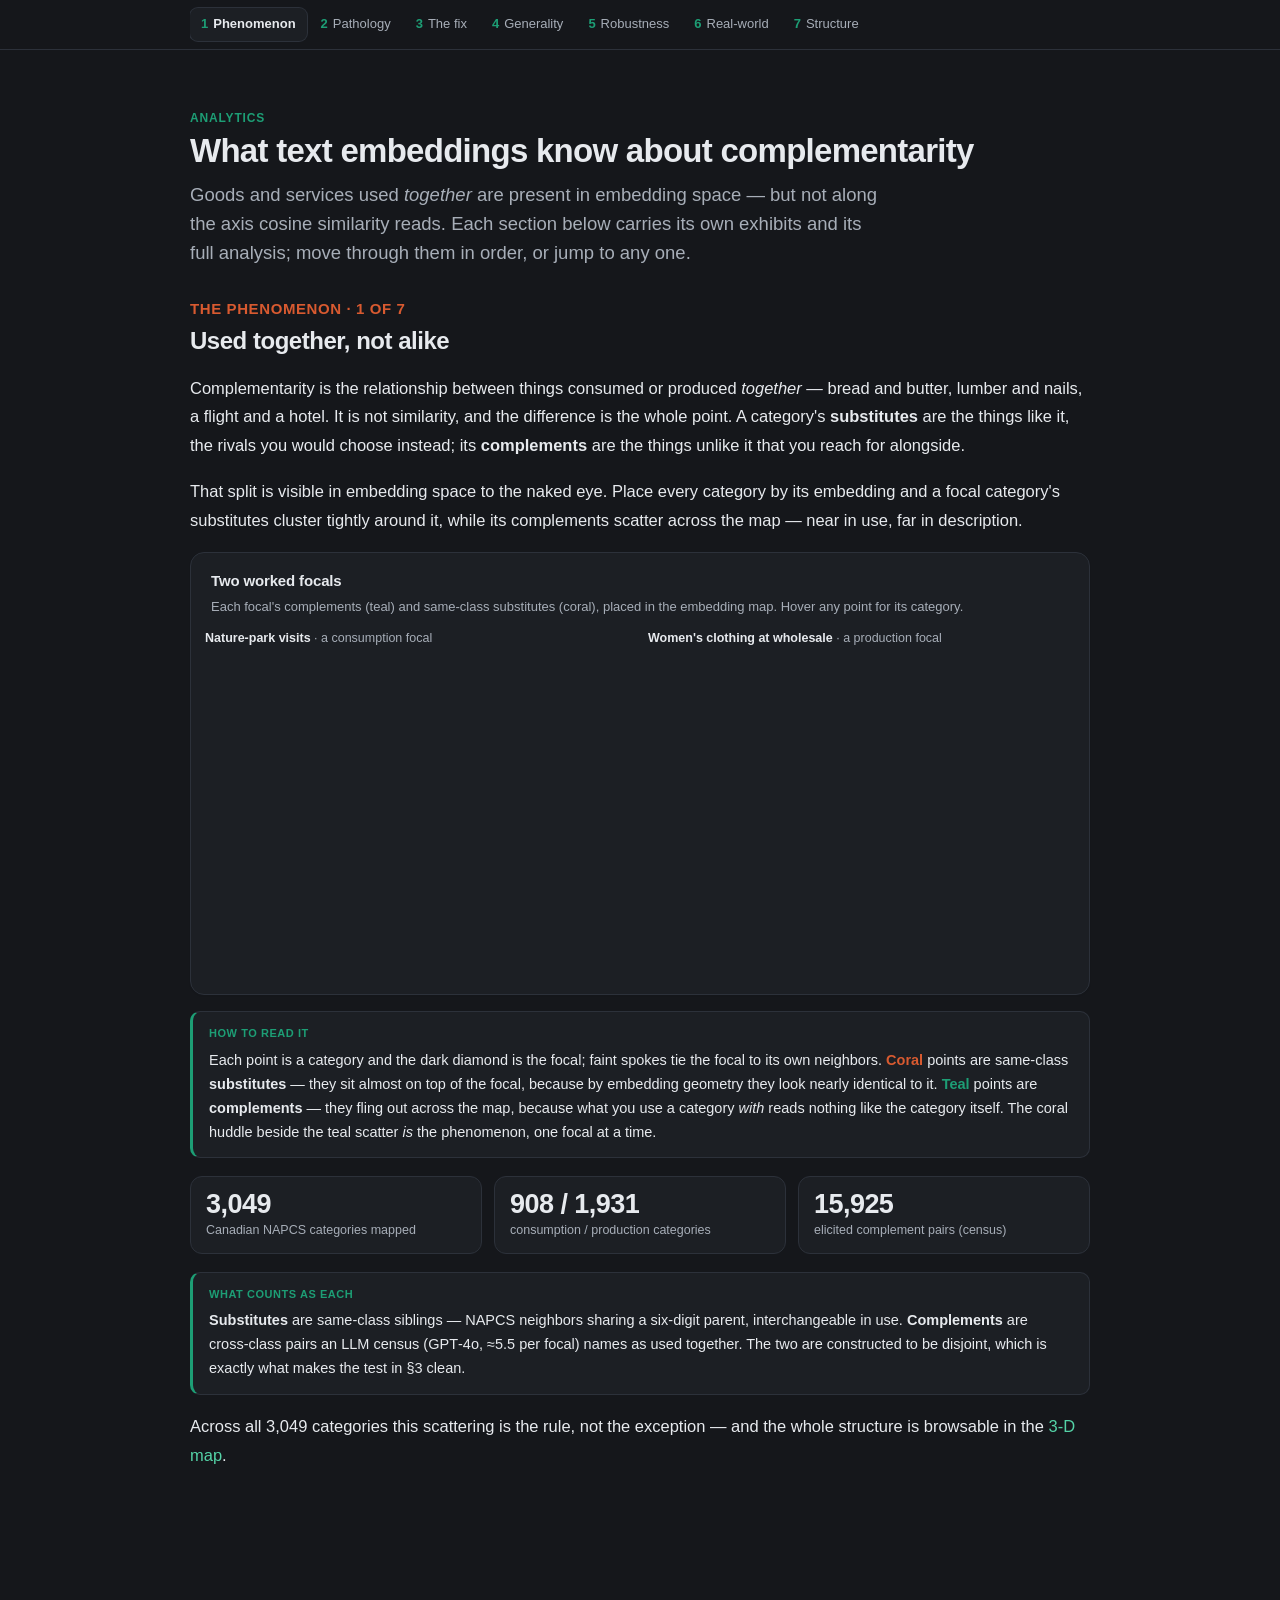
==== analytics-braided.html @ a8ec3950 "Add files via upload" ====
<!doctype html><html lang="en"><head>
<meta charset="utf-8"><meta name="viewport" content="width=device-width,initial-scale=1">
<title>Analytics — The Semantics of Complementarity</title>
<script>try{var s=JSON.parse(localStorage.getItem('cv2-state')||'{}');var t=s.theme||localStorage.getItem('site-theme')||'dark';document.documentElement.setAttribute('data-theme',t);document.documentElement.classList.toggle('light',t==='light');}catch(e){}</script>
<link rel="stylesheet" href="assets/app.css">
<link rel="stylesheet" href="assets/analytics.css">
<script src="assets/vendor/plotly-2.27.0.min.js"></script>
</head><body data-controls="none">
<div id="hdr"></div>

<div class="ax-secnav"><div class="inner">
  <button data-t="s1" class="on"><span class="ax-secnum">1</span>Phenomenon</button>
  <button data-t="s2"><span class="ax-secnum">2</span>Pathology</button>
  <button data-t="s3"><span class="ax-secnum">3</span>The fix</button>
  <button data-t="s4"><span class="ax-secnum">4</span>Generality</button>
  <button data-t="s5"><span class="ax-secnum">5</span>Robustness</button>
  <button data-t="s6"><span class="ax-secnum">6</span>Real-world</button>
  <button data-t="s7"><span class="ax-secnum">7</span>Structure</button>
</div></div>

<main><div class="wrap"><div class="ax">

  <span class="ax-eyebrow">Analytics</span>
  <h1 class="ax-title">What text embeddings know about complementarity</h1>
  <p class="ax-dek">Goods and services used <em>together</em> are present in embedding space — but not along the axis cosine similarity reads. Each section below carries its own exhibits and its full analysis; move through them in order, or jump to any one.</p>

  <!-- 1 -->
  <section class="ax-section pane on" id="s1">
    <p class="ax-seceyebrow">The phenomenon · 1 of 7</p>
    <h2 class="ax-sechead">Used together, not alike</h2>
    <div class="ax-prose">
      <p>Complementarity is the relationship between things consumed or produced <em>together</em> — bread and butter, lumber and nails, a flight and a hotel. It is not similarity, and the difference is the whole point. A category's <b>substitutes</b> are the things like it, the rivals you would choose instead; its <b>complements</b> are the things unlike it that you reach for alongside.</p>
      <p>That split is visible in embedding space to the naked eye. Place every category by its embedding and a focal category's substitutes cluster tightly around it, while its complements scatter across the map — near in use, far in description.</p>
    </div>
    <div class="ax-card" style="margin:16px 0"><div class="ax-cardhead"><p class="t">Two worked focals</p><p class="n">Each focal's complements (teal) and same‑class substitutes (coral), placed in the embedding map. Hover any point for its category.</p></div>
      <div class="ax-cardbody"><div style="display:flex;gap:16px;flex-wrap:wrap">
        <div style="flex:1 1 320px;min-width:280px"><div style="font-size:12.5px;font-weight:600;margin:0 0 2px">Nature‑park visits <span style="font-weight:400;color:var(--fg2)">· a consumption focal</span></div><div id="eg-np" class="ax-plot" style="height:330px"></div></div>
        <div style="flex:1 1 320px;min-width:280px"><div style="font-size:12.5px;font-weight:600;margin:0 0 2px">Women's clothing at wholesale <span style="font-weight:400;color:var(--fg2)">· a production focal</span></div><div id="eg-wc" class="ax-plot" style="height:330px"></div></div>
      </div></div></div>
    <div class="ax-note"><div class="nh">How to read it</div>
      <p>Each point is a category and the dark diamond is the focal; faint spokes tie the focal to its own neighbors. <b style="color:var(--coral)">Coral</b> points are same‑class <b>substitutes</b> — they sit almost on top of the focal, because by embedding geometry they look nearly identical to it. <b style="color:var(--teal)">Teal</b> points are <b>complements</b> — they fling out across the map, because what you use a category <em>with</em> reads nothing like the category itself. The coral huddle beside the teal scatter <em>is</em> the phenomenon, one focal at a time.</p></div>
    <div class="ax-stats">
      <div class="ax-stat"><div class="v">3,049</div><div class="l">Canadian NAPCS categories mapped</div></div>
      <div class="ax-stat"><div class="v">908 / 1,931</div><div class="l">consumption / production categories</div></div>
      <div class="ax-stat"><div class="v">15,925</div><div class="l">elicited complement pairs (census)</div></div>
    </div>
    <div class="ax-note"><div class="nh">What counts as each</div>
      <p><b>Substitutes</b> are same‑class siblings — NAPCS neighbors sharing a six‑digit parent, interchangeable in use. <b>Complements</b> are cross‑class pairs an LLM census (GPT‑4o, ≈5.5 per focal) names as used together. The two are constructed to be disjoint, which is exactly what makes the test in §3 clean.</p></div>
    <div class="ax-prose"><p>Across all 3,049 categories this scattering is the rule, not the exception — and the whole structure is browsable in the <a href="explore-3d.html">3‑D map</a>.</p></div>
  </section>

  <!-- 2 -->
  <section class="ax-section pane" id="s2">
    <p class="ax-seceyebrow">The pathology · 2 of 7</p>
    <h2 class="ax-sechead">Cosine mistakes complements for strangers</h2>
    <div class="ax-prose">
      <p>If complements scatter, then cosine similarity — the default way to compare embeddings — should struggle to find them. It does not merely struggle; it fails systematically, and in an informative way.</p>
      <p>Rank every relationship type by its mean cosine and a clean gradient appears: random pairs lowest, complements barely above them, then same‑group, then same‑class, with substitutes highest of all. Complements sit down near the noise floor — the things a category is used <em>with</em> look, to cosine, almost as unrelated as a category drawn at random.</p>
    </div>
    <div class="ax-card" style="margin:16px 0"><div class="ax-cardhead"><p class="t">The cosine gradient</p><p class="n">Mean cosine by relationship type, per representation.</p></div>
      <div class="ax-cardbody"><div id="b-gradient" class="ax-plot sm"></div></div></div>
    <div class="ax-note"><div class="nh">How to read it</div><p>Five bars per embedding; bar height is the <b>average cosine similarity</b> for that relationship. Read left to right: <b>random</b> pairs (grey) set the floor, <b>complements</b> (teal) sit barely above it, and <b>substitutes</b> (coral) tower over both. The gap that matters is teal‑vs‑coral — by cosine, a category's complements look almost as unrelated to it as random noise, while its substitutes look highly related. Cosine is measuring the wrong thing.</p></div>
    <div class="ax-prose"><p>Turned into a decision the failure is not weak but <em>inverted</em>. Asked to separate complements from substitutes on cosine alone, every representation scores an AUC <em>below</em> the 0.50 coin‑flip line — worst of all for the transformer embeddings that are otherwise the strongest:</p></div>
    <div class="ax-stats" id="b-cosauc"></div>
    <div class="ax-note"><div class="nh">Why the transformers fail hardest</div>
      <p>Gemini and OpenAI post the <b>lowest</b> cosine AUC (≈0.06). Their geometry packs same‑class substitutes extremely tightly — a strong similarity prior that is precisely what you want for synonymy and precisely what buries the cross‑class complement signal deepest. The sharper a model's sense of "alike," the more thoroughly complementarity is hidden — which is why, in §3, the probe recovers the most exactly there.</p></div>
    <div class="ax-prose"><p>An AUC of 0.06 is not ignorance; it is <b>confident error</b>. By cosine, the average complement looks <em>less</em> related to its focal than a category drawn at random.</p></div>
  </section>

  <!-- 3 -->
  <section class="ax-section pane" id="s3">
    <p class="ax-seceyebrow">The fix · 3 of 7</p>
    <h2 class="ax-sechead">Off the cosine axis</h2>
    <div class="ax-prose">
      <p>That leaves a sharp question. Is complementarity simply absent from the embedding — a real ceiling on what distributional meaning can carry — or is it present, just not along the one axis cosine reads? We test the second directly, and deliberately weakly.</p>
      <p>We train a thin linear read‑out: a logistic regression over the <em>same</em> Gemini vectors, given only each pair's elementwise product and absolute difference, scored strictly out‑of‑fold so no focal appears in both training and test. One linear boundary — no new embedding, no fine‑tuning, no extra data.</p>
    </div>
    <div class="ax-stats">
      <div class="ax-stat"><div class="v teal">0.91</div><div class="l">probe AUC — complements vs. substitutes</div></div>
      <div class="ax-stat"><div class="v coral">0.08</div><div class="l">raw cosine AUC — below chance</div></div>
      <div class="ax-stat"><div class="v">83%</div><div class="l">balanced accuracy at the cut‑off</div></div>
      <div class="ax-stat"><div class="v">15,983 / 3,689</div><div class="l">complement / substitute pairs</div></div>
    </div>
    <div class="ax-card" style="margin:16px 0"><div class="ax-cardhead"><p class="t">The off‑axis scatter</p><p class="n">Every pair by cosine (x) and probe score (y). Hover any dot to read the pair.</p></div>
      <div class="ax-cardbody"><div id="b-scatter" class="ax-plot"></div></div></div>
    <div class="ax-note"><div class="nh">How to read it</div><p>Every dot is one pair — <b style="color:var(--teal)">teal</b> a focal and one of its complements, <b style="color:var(--coral)">coral</b> two same‑class substitutes. Left–right is raw cosine (how alike the embedding thinks they are); up–down is the probe's learned verdict (how complement‑like). Scan <b>across</b> and the colors are interleaved — cosine cannot separate them. Scan <b>up</b> and they fall into two bands — the probe can. <em>Same dots, two yardsticks.</em> The dashed line is the probe's decision threshold: call everything above it a complement and you are right 83% of the time.</p></div>
    <div class="ax-prose"><p>Read left–right (cosine) the two classes sit on top of one another — that is the 0.08. Read up–down (the probe) they fall into two clean bands, split by the dashed cut‑off that alone recovers 83% balanced accuracy. The information was in the vectors the whole time; cosine just collapses the single direction that carries it.</p></div>
    <p class="ax-pull">Complementarity lives in the geometry — only not along the direction similarity reads.</p>
    <div class="ax-card" style="margin:16px 0"><div class="ax-cardhead"><p class="t">The same gap as ROC area</p><p class="n">Area under each curve = AUC.</p></div>
      <div class="ax-cardbody"><div id="b-roc" class="ax-plot sm"></div></div></div>
    <div class="ax-note"><div class="nh">How to read it — and what AUC means</div><p>AUC, in plain terms, is the chance that if you draw one complement and one substitute at random, the measure scores the complement higher. The probe's <b>0.91</b> means it ranks the complement above the substitute 91% of the time — almost always right. Cosine's <b>0.08</b> means it does so only 8% of the time — almost always <em>wrong</em>: a score below 0.50 is not "no signal," it is <b>reversed</b> signal (flip cosine's calls and you'd score 0.92). Each point on a curve is one threshold; the curve trades catching complements (up) against false alarms on substitutes (right). Perfect hugs the top‑left corner, the diagonal is a coin flip — and cosine bows the wrong way, below it.</p></div>
    <div class="ax-prose"><p>As area under the ROC curve the gap is stark: the probe bows up to 0.91 while raw cosine sags <em>below</em> the chance diagonal to 0.08. Cosine is not blind to the comparison — it is inverted by it.</p></div>
    <div class="ax-note"><div class="nh">How the read-out is built</div>
      <p>Logistic regression on the elementwise product and |difference| of anisotropy‑corrected, PCA‑300 Gemini vectors — complement pairs against same‑subclass substitute pairs. Grouped <b>out‑of‑fold</b> by focal (GroupKFold), so the 0.91 is held‑out generalization, not memorization. The dashed line is Youden's optimal cut‑off; above it, a pair is called a complement.</p></div>
    <div class="ax-note"><div class="nh">Complements cosine would never connect</div>
      <p class="ax-muted">Real complement pairs the probe ranks high yet cosine places at near‑zero — or negative — similarity:</p>
      <div id="b-pairs"></div></div>
  </section>

  <!-- 4 -->
  <section class="ax-section pane" id="s4">
    <p class="ax-seceyebrow">Generality · 4 of 7</p>
    <h2 class="ax-sechead">It survives every cut</h2>
    <div class="ax-prose"><p>A result this sharp invites a deflationary worry: is it an artifact of one economy, or one kind of category? We cut the data four ways — Canada and the United States, each split into consumption and production categories — and re‑ran the entire pathology‑and‑probe test in every cell.</p></div>
    <div class="ax-card" style="margin:16px 0"><div class="ax-cardhead"><p class="t">Economy × domain cross‑survival</p><p class="n">Cosine AUC (pathology) vs. probe AUC (recovery), Gemini.</p></div>
      <div class="ax-cardbody"><div id="b-2x2"></div></div></div>
    <div class="ax-note"><div class="nh">How to read it</div><p>One tile per slice of the data (economy × domain). In each, the short <b style="color:var(--coral)">coral</b> bar is the cosine AUC and the long <b style="color:var(--teal)">teal</b> bar is the probe AUC; 0.50 is the coin‑flip line. What matters is the <em>repetition</em> — coral stays well below 0.50 and teal well above it in all four tiles at once. The result does not depend on which economy or which kind of category you look at.</p></div>
    <div class="ax-prose"><p>In all four cells the same shape holds: cosine well below 0.50, the probe well above. The magnitudes move — production is cleaner than consumption, Canada cleaner than the US — but the direction never does.</p></div>
    <div class="ax-note"><div class="nh">Consumption vs. production exemplars</div>
      <p>Canada is the richer <b>consumption</b> exemplar; the United States, roughly two‑thirds producer‑framed, is the <b>production</b> exemplar — and the finding survives the framing in both. Complementarity‑off‑the‑axis is not a quirk of one market or one accounting tradition. The interactive version is on the <a href="generality.html">Generality</a> page.</p></div>
  </section>

  <!-- 5 -->
  <section class="ax-section pane" id="s5">
    <p class="ax-seceyebrow">Robustness &amp; transparency · 5 of 7</p>
    <h2 class="ax-sechead">Pressure-tested</h2>
    <div class="ax-prose">
      <p>Beyond the 2×2, the result is stressed along three further axes — representation, generator, and dose — and the whole audit is kept in the open.</p>
      <p><b>Representation.</b> The pathology‑and‑recovery holds across all four embeddings, and is sharpest exactly where it should be: the two transformers are the worst on cosine and the best under the probe.</p>
    </div>
    <div class="ax-card" style="margin:16px 0"><div class="ax-cardhead"><p class="t">Representation report card</p><p class="n">Cosine vs. probe AUC across four embeddings.</p></div>
      <div class="ax-cardbody"><div id="b-report"></div></div></div>
    <div class="ax-note"><div class="nh">How to read it</div><p>One row per embedding. The <b style="color:var(--coral)">cosine</b> column is how well raw similarity separates complements from substitutes (all far below 0.50 — the pathology); the <b style="color:var(--teal)">probe</b> column is how well the learned read‑out does (all far above); "gain" is the distance between them. The two transformer rows are the tell — they have the <em>lowest</em> cosine and the <em>highest</em> probe. The failure and the fix are sharpest in exactly the same place.</p></div>
    <div class="ax-prose"><p><b>Dose.</b> The signal is graded, not binary: the higher the generator ranked a complement, the higher its cosine percentile — a smooth decline from first‑listed to sixth across every representation.</p></div>
    <div class="ax-card" style="margin:16px 0"><div class="ax-cardhead"><p class="t">Dose–response</p><p class="n">Mean cosine percentile by the generator's rank of the complement.</p></div>
      <div class="ax-cardbody"><div id="b-dose" class="ax-plot sm"></div></div></div>
    <div class="ax-note"><div class="nh">How to read it</div><p>Each line is one embedding. The x‑axis is how early the generator listed a complement (1 = named first, most confident); the y‑axis is that complement's average cosine percentile. The lines slope <em>down</em> left‑to‑right — complements the generator was surest of also sit higher by similarity. A graded dose–response like this is hard to fake: it means the census is tracking a real, continuous signal rather than flipping a coin.</p></div>
    <div class="ax-prose"><p>And the audit stays in the open. The evidence board tracks every claim, economy by economy, caveats marked rather than hidden:</p></div>
    <div class="ax-card" style="margin:16px 0"><div class="ax-cardhead"><p class="t">Evidence board</p><p class="n">Blue clears the benchmark · amber caveated · grey outstanding.</p></div>
      <div class="ax-cardbody"><div id="b-evid"></div></div></div>
    <div class="ax-note"><div class="nh">Generator agreement (κ)</div>
      <p>Re‑eliciting the whole census with Gemini agrees with GPT‑4o on the product/service label at <b>κ = 0.91</b> (95.6% raw agreement) — "almost perfect" by the usual benchmarks — and the GPT‑4o ∩ Gemini consensus census reproduces every headline. The finding is not an artifact of one model's idiosyncrasies.</p></div>
  </section>

  <!-- 6 -->
  <section class="ax-section pane" id="s6">
    <p class="ax-seceyebrow">External validation · 6 of 7</p>
    <h2 class="ax-sechead">Does the world agree?</h2>
    <div class="ax-prose"><p>The census is model‑elicited, so the last question is whether it tracks anything outside the model. We check it against two kinds of external ground truth: behavior and the economy.</p></div>
    <div id="b-valid" style="margin:16px 0"></div>
    <div class="ax-prose">
      <p><b>Behavior.</b> Amazon co‑purchase (also‑buy / also‑view lift) and Yelp co‑occurrence both recover the complement signal above chance. <b>Economy.</b> The StatCan and BEA input–output accounts — independent, authoritative maps of what industries actually use together — agree as well.</p>
    </div>
    <div class="ax-callout"><span class="ic">!</span><div>The limits are stated plainly, not buried: US production validation leans on the Canadian StatCan tables, with BEA reproduced under crosswalk limits; and US Amazon concordance is attenuated by coarse category mapping. The convergent evidence is real and the caveats are documented — full detail on the <a href="validation.html">Validation</a> page.</div></div>
  </section>

  <!-- 7 -->
  <section class="ax-section pane" id="s7">
    <p class="ax-seceyebrow">The structure it unlocks · 7 of 7</p>
    <h2 class="ax-sechead">A map of the economy's complements</h2>
    <div class="ax-prose"><p>Once complementarity is recoverable, the census stops being a list and becomes a graph — every category pointing to the things used alongside it. That graph turns out to have real economic structure.</p></div>
    <div id="b-graph" style="margin:16px 0"></div>
    <div class="ax-prose"><p>It partitions into fifteen dense community‑clusters at high modularity (0.55) — coherent supply‑and‑use neighborhoods, not noise. A handful of hub categories anchor whole chains: Drafting services alone is named a complement by 414 others. And complementarity is overwhelmingly <em>one‑directional</em> — only 3.3% of links are mutual, the rare pairs that each name the other (accounting and financial‑management consulting among them).</p></div>
    <div class="ax-card" style="margin:16px 0"><div class="ax-cardhead"><p class="t">Complements cosine would never connect</p><p class="n">Real pairs the probe ranks high at near‑zero similarity.</p></div>
      <div class="ax-cardbody"><div id="b-leader"></div></div></div>
    <div class="ax-callout"><span class="ic">→</span><div>Explore the whole graph directly: <a href="explore-3d.html">3‑D Graph</a> · <a href="explore-2d.html">2‑D Graph</a> · <a href="ecosystems.html">Community Clusters</a> · <a href="reciprocity.html">Reciprocity</a>.</div></div>
  </section>

</div></div></main>
<div id="ftr"></div>
<script src="assets/app.js"></script>
<script src="assets/analytics-exhibits.js"></script>
<script>
function esc(s){return (s||'').replace(/[&<>]/g,function(c){return {'&':'&amp;','<':'&lt;','>':'&gt;'}[c];});}
function bPairs(d){var el=document.getElementById('b-pairs');if(!el)return;
  var c=d.points.filter(function(p){return p.t==='c'&&p.x<0.12&&p.y>d.cutoff;}).sort(function(a,b){return a.x-b.x;}).slice(0,5);
  el.innerHTML=c.map(function(p){return '<div class="ax-pair"><span class="dot" style="background:var(--teal)"></span><span><b>'+esc(p.f)+'</b> + '+esc(p.p)+'</span><span class="num">cos '+p.x.toFixed(2)+'</span></div>';}).join('')||'<span class="ax-muted">—</span>';}
var rendered={};
var RENDER={
  s1:function(){AX.get('data/ego_CA.json').then(function(e){AX.egonet('eg-np',e['8325115']);AX.egonet('eg-wc',e['5511412']);});},
  s2:function(){AX.gradient('b-gradient');AX.cosineAUCtiles('b-cosauc');},
  s3:function(){AX.load('CA').then(function(d){AX.offaxis('b-scatter',d);AX.roc('b-roc',d);bPairs(d);});},
  s4:function(){AX.twobytwo('b-2x2');},
  s5:function(){AX.reportcard('b-report');AX.dose('b-dose');AX.evidenceBoard('b-evid');},
  s6:function(){AX.validationCards('b-valid');},
  s7:function(){AX.graphStats('b-graph');AX.load('CA').then(function(d){AX.leaderboard('b-leader',d);});}
};
function show(id,scroll){
  document.querySelectorAll('.ax-section.pane').forEach(function(p){p.classList.toggle('on',p.id===id);});
  document.querySelectorAll('.ax-secnav button').forEach(function(b){b.classList.toggle('on',b.dataset.t===id);});
  if(!rendered[id]){rendered[id]=1;if(RENDER[id])RENDER[id]();}
  setTimeout(function(){if(window.Plotly){document.querySelectorAll('#'+id+' .ax-plot').forEach(function(el){if(el.data)Plotly.Plots.resize(el);});}},40);
  if(scroll){window.scrollTo({top:0,behavior:'auto'});}
  history.replaceState(null,'',location.pathname+location.search+'#'+id);
}
function place(){var hdr=document.getElementById('hdr'),nav=document.querySelector('.ax-secnav');if(hdr&&nav)nav.style.top=hdr.offsetHeight+'px';}
window.addEventListener('cv2:ready',function(){
  place();setTimeout(place,140);window.addEventListener('resize',place);
  document.querySelectorAll('.ax-secnav button').forEach(function(b){b.addEventListener('click',function(){show(b.dataset.t,true);});});
  var init=(location.hash||'#s1').replace('#','');if(!document.getElementById(init))init='s1';
  show(init,false);
});
</script>
</body></html>
---- assets/app.css ----
/* Companion v2 — shared house style. Light default; [data-theme=dark] overrides. */
:root{
  --bg:#ffffff; --bg2:#f6f7f9; --bg3:#eceef1; --fg:#1a1d21; --fg2:#5a6068; --fg3:#8a9099;
  --border:#e2e5e9; --border2:#cfd4da;
  --teal:#1D9E75; --teal-bg:#e3f3ec; --coral:#D85A30; --coral-bg:#fbe9e1;
  --blue:#0072B2; --amber:#E69F00; --pink:#CC79A7; --grey:#999999;
  --accent:#1D9E75; --link:#0f7a59;
  --ok-bg:#e2efda; --ok-fg:#2e6b29; --warn-bg:#fcefd6; --warn-fg:#8a5a08; --grey-bg:#eceef1; --grey-fg:#5a6068; --info-bg:#e6f1fb; --info-fg:#0c447c;
  --maxw:1080px; --radius:10px; --shadow:0 1px 2px rgba(0,0,0,.04);
  --font:-apple-system,BlinkMacSystemFont,"Segoe UI",Roboto,Helvetica,Arial,sans-serif;
}
[data-theme=dark]{
  --bg:#15171b; --bg2:#1c1f24; --bg3:#23272e; --fg:#e7eaee; --fg2:#a7aeb8; --fg3:#727a85;
  --border:#2c313a; --border2:#3a4049;
  --teal-bg:#10342a; --coral-bg:#3a1a10;
  --accent:#2bbf90; --link:#54d3a7;
  --ok-bg:#16331f; --ok-fg:#9fd29a; --warn-bg:#3a2d10; --warn-fg:#e9c07a; --grey-bg:#23272e; --grey-fg:#a7aeb8; --info-bg:#10243a; --info-fg:#8fc2f0;
}
*{box-sizing:border-box}
html,body{margin:0;padding:0}
body{background:var(--bg);color:var(--fg);font-family:var(--font);line-height:1.6;font-size:16px;-webkit-font-smoothing:antialiased}
a{color:var(--link);text-decoration:none}
a:hover{text-decoration:underline}
.wrap{max-width:var(--maxw);margin:0 auto;padding:0 20px}
h1,h2,h3{line-height:1.25;font-weight:600}
h1{font-size:30px;margin:.2em 0 .4em} h2{font-size:22px;margin:1.4em 0 .5em} h3{font-size:17px;margin:1.1em 0 .4em}
p{margin:.6em 0} small,.muted{color:var(--fg2)}
code{background:var(--bg3);padding:1px 5px;border-radius:5px;font-size:.86em}

/* header */
#hdr{position:fixed;top:0;left:0;right:0;z-index:50}
#hdrspace{flex:0 0 auto}
header.site{position:relative;z-index:50;background:var(--bg2);border-bottom:1px solid var(--border);box-shadow:0 1px 3px rgba(0,0,0,.05)}
.hbar{display:flex;align-items:center;gap:14px;height:56px}
.brand{font-weight:600;font-size:15px;white-space:nowrap}
.brand .dot{color:var(--teal)}
nav.main{display:flex;gap:2px;flex-wrap:wrap;flex:1;justify-content:center}
nav.main a{padding:6px 9px;border-radius:7px;color:var(--fg2);font-size:13.5px;white-space:nowrap}
nav.main a:hover{background:var(--bg3);text-decoration:none}
nav.main a.active{color:var(--fg);background:var(--bg);font-weight:600;box-shadow:0 0 0 1px var(--border)}
/* nav dropdown group (e.g. Properties) */
.navdrop{position:relative;display:flex;align-items:center}
.navdrop-t{padding:6px 9px;border-radius:7px;color:var(--fg2);font-size:13px;white-space:nowrap;cursor:default;user-select:none}
.navdrop:hover .navdrop-t{background:var(--bg3)}
.navdrop-t.active{color:var(--fg);background:var(--bg);font-weight:600;box-shadow:0 0 0 1px var(--border)}
.navdrop-menu{position:absolute;top:100%;left:50%;transform:translateX(-50%);background:var(--bg2);border:1px solid var(--border);border-radius:9px;box-shadow:0 6px 20px rgba(0,0,0,.16);padding:5px;min-width:170px;display:none;z-index:60}
.navdrop:hover .navdrop-menu,.navdrop:focus-within .navdrop-menu{display:block}
.navdrop-menu a{display:block;padding:7px 11px;border-radius:6px;color:var(--fg2);font-size:13px;white-space:nowrap}
.navdrop-menu a:hover{background:var(--bg3);text-decoration:none}
.navdrop-menu a.active{color:var(--fg);background:var(--bg);font-weight:600}
.controls{display:flex;align-items:flex-end;gap:12px;flex-wrap:nowrap;overflow-x:auto;overflow-y:hidden;padding-top:2px;padding-bottom:2px;scrollbar-width:none}
.ctools{display:flex;align-items:flex-end;gap:8px;flex:1 1 auto;min-width:0;flex-wrap:nowrap}
.cselect{display:flex;align-items:flex-end;gap:8px;flex-wrap:nowrap;flex:0 0 auto;justify-content:flex-end}
.ctools input{font:inherit;font-size:13px;background:var(--bg);color:var(--fg);border:1px solid var(--border2);border-radius:7px;padding:5px 9px;flex:0 1 210px;min-width:120px}
.controls::-webkit-scrollbar{height:0}
.ctools input:focus{outline:none;border-color:var(--accent)}
.ctools button{font:inherit;font-size:13px;background:var(--bg);color:var(--fg);border:1px solid var(--border2);border-radius:7px;padding:5px 9px;cursor:pointer;white-space:nowrap}
.ctools button:hover{border-color:var(--accent)}
.ctools button:disabled{opacity:.4;cursor:not-allowed}
.ctl{display:flex;align-items:center;gap:5px;font-size:12.5px;color:var(--fg2)}
/* In the header controls row, each select stacks under a small floating caption.
   Caption sits in normal flow with its own line (no negative offsets), so it has
   guaranteed headroom and cannot clip into the select's top border. Scoped to
   .controls so body uses of .ctl (e.g. checkbox labels) keep the inline layout. */
.controls .ctl{flex-direction:column;align-items:stretch;gap:3px}
.controls .clbl{font-size:10px;font-weight:600;letter-spacing:.06em;text-transform:uppercase;color:var(--fg3);line-height:1;padding:0 2px;white-space:nowrap}
select,button.btn{font:inherit;font-size:13px;background:var(--bg2);color:var(--fg);border:1px solid var(--border2);border-radius:7px;padding:5px 8px;cursor:pointer}
select:hover,button.btn:hover{border-color:var(--accent)}
select:disabled{opacity:.4;cursor:not-allowed;border-color:var(--border)}
.ctl.off{opacity:.55}
.themebtn{background:var(--bg2);border:1px solid var(--border2);border-radius:7px;width:34px;height:30px;cursor:pointer;color:var(--fg)}
header.site select,header.site .themebtn{background:var(--bg)}
header.site .wrap{max-width:none;padding:0 22px}
nav.main a{font-size:13px}
.anon{background:var(--warn-bg);color:var(--warn-fg);font-size:11px;text-align:center;padding:3px}

/* layout bits */
main{padding:24px 0 64px}
.lead{font-size:18px;color:var(--fg2);max-width:760px}
.cards{display:grid;grid-template-columns:repeat(auto-fill,minmax(220px,1fr));gap:14px;margin:18px 0}
.card{background:var(--bg2);border:1px solid var(--border);border-radius:var(--radius);padding:16px;display:block}
.card:hover{border-color:var(--accent);text-decoration:none}
.card h3{margin:.1em 0 .3em;color:var(--fg)}
.card p{margin:0;font-size:13.5px;color:var(--fg2)}
.panel{background:var(--bg2);border:1px solid var(--border);border-radius:var(--radius);padding:18px;margin:16px 0}
.note{background:var(--bg2);color:var(--fg);border:1px solid var(--border);border-left:3px solid var(--teal);border-radius:var(--radius);padding:12px 14px;font-size:14px;margin:16px 0}
.kpis{display:grid;grid-template-columns:repeat(auto-fit,minmax(130px,1fr));gap:12px;margin:16px 0}
.kpi{background:var(--bg2);border:1px solid var(--border);border-radius:var(--radius);padding:12px 14px}
.kpi .v{font-size:24px;font-weight:600} .kpi .l{font-size:12px;color:var(--fg2)}
.tag{display:inline-block;font-size:11px;padding:2px 7px;border-radius:20px;background:var(--bg3);color:var(--fg2)}
.tag.teal{background:var(--teal-bg);color:var(--teal)} .tag.coral{background:var(--coral-bg);color:var(--coral)}
.pill{font-size:11px;padding:2px 8px;border-radius:20px}
.pill.ok{background:var(--ok-bg);color:var(--ok-fg)} .pill.warn{background:var(--warn-bg);color:var(--warn-fg)}
.pill.grey{background:var(--grey-bg);color:var(--grey-fg)} .pill.info{background:var(--info-bg);color:var(--info-fg)}

/* tables */
table.data{border-collapse:collapse;width:100%;font-size:13.5px;margin:10px 0}
table.data th,table.data td{border:1px solid var(--border);padding:7px 10px;text-align:left}
table.data th{background:var(--bg3);font-weight:600}
table.data tr:nth-child(even) td{background:var(--bg2)}
.cell-ok{background:var(--ok-bg)!important;color:var(--ok-fg)} .cell-warn{background:var(--warn-bg)!important;color:var(--warn-fg)}
.cell-grey{background:var(--grey-bg)!important;color:var(--grey-fg)} .cell-info{background:var(--info-bg)!important;color:var(--info-fg)}

/* figures */
.figgrid figure{margin:0 0 8px} .figgrid img{max-width:100%;height:auto;border:1px solid var(--border);border-radius:8px;background:#fff}
figcaption{font-size:13px;color:var(--fg2);margin-top:6px}
.econlabel{font-size:12px;font-weight:600;color:var(--fg2);margin:8px 0 2px}

footer.site{border-top:1px solid var(--border);color:var(--fg2);font-size:13px;padding:22px 0;margin-top:40px}
.hidden{display:none!important}
@media(max-width:720px){.hbar{height:auto;flex-wrap:wrap;padding:8px 0;gap:8px}}
---- assets/analytics.css ----
/* Analytics — shadcn-flavored components on the site's existing tokens (app.css).
   No build step: hand-built cards/tabs/badges/stat-tiles; charts via Plotly. */
.ax{max-width:900px;margin:0 auto;padding:6px 0 40px}
.ax-eyebrow{font-size:12px;font-weight:600;letter-spacing:.07em;text-transform:uppercase;color:var(--teal);margin:0 0 6px}
.ax-title{font-size:33px;line-height:1.12;letter-spacing:-.022em;margin:.1em 0 .35em;font-weight:680}
.ax-dek{font-size:18.5px;color:var(--fg2);line-height:1.55;max-width:700px;margin:0}
.ax-prose{font-size:16.5px;line-height:1.74;color:var(--fg)}
.ax-prose p{margin:1.05em 0}
.ax-prose b,.ax-prose strong{font-weight:650}
.ax-sec{margin:32px 0}
hr.ax-rule{border:0;border-top:1px solid var(--border);margin:30px 0}

/* cards */
.ax-card{background:var(--bg2);border:1px solid var(--border);border-radius:14px;box-shadow:0 1px 2px rgba(0,0,0,.04)}
.ax-card.pad{padding:18px 20px}
.ax-cardhead{padding:16px 20px 8px}
.ax-cardhead .t{font-size:15px;font-weight:640;margin:0;letter-spacing:-.01em}
.ax-cardhead .n{font-size:13px;color:var(--fg2);margin:.3em 0 0;line-height:1.5}
.ax-cardbody{padding:4px 14px 14px}

/* stat tiles */
.ax-stats{display:grid;grid-template-columns:repeat(auto-fit,minmax(150px,1fr));gap:12px;margin:18px 0}
.ax-stat{background:var(--bg2);border:1px solid var(--border);border-radius:12px;padding:13px 15px}
.ax-stat .v{font-size:27px;font-weight:720;letter-spacing:-.02em;font-variant-numeric:tabular-nums;line-height:1.05}
.ax-stat .v.teal{color:var(--teal)} .ax-stat .v.coral{color:var(--coral)}
.ax-stat .l{font-size:12.5px;color:var(--fg2);margin-top:4px;line-height:1.4}

/* badges + callouts + pull-quote */
.ax-badge{display:inline-flex;align-items:center;gap:5px;font-size:12px;font-weight:600;padding:3px 9px;border-radius:999px;border:1px solid var(--border);color:var(--fg2)}
.ax-badge.teal{background:var(--teal-bg);color:var(--teal);border-color:transparent}
.ax-badge.coral{background:var(--coral-bg);color:var(--coral);border-color:transparent}
.ax-callout{display:flex;gap:12px;background:var(--bg3);border:1px solid var(--border);border-left:3px solid var(--teal);border-radius:10px;padding:14px 16px;font-size:15px;line-height:1.6;color:var(--fg);margin:18px 0}
.ax-callout .ic{flex:0 0 auto;color:var(--teal);font-weight:700}
.ax-pull{font-size:22px;line-height:1.42;font-weight:620;letter-spacing:-.01em;color:var(--fg);border-left:3px solid var(--teal);padding:2px 0 2px 18px;margin:1.5em 0}

/* exhibits */
.ax-fig{margin:0}
.ax-plot{width:100%;height:450px}
.ax-plot.sm{height:400px}
.ax-figcap{font-size:13px;color:var(--fg2);margin-top:11px;line-height:1.55}
.ax-figcap b{color:var(--fg);font-weight:620}

/* segmented tabs (shadcn-style) */
.ax-tabs{display:inline-flex;background:var(--bg3);border:1px solid var(--border);border-radius:10px;padding:3px;gap:2px}
.ax-tab{border:0;background:transparent;color:var(--fg2);font:inherit;font-size:13px;font-weight:500;padding:5px 13px;border-radius:7px;cursor:pointer}
.ax-tab.on{background:var(--bg);color:var(--fg);box-shadow:0 1px 2px rgba(0,0,0,.07);font-weight:620}

/* numbered steps */
.ax-step{display:flex;gap:13px;align-items:flex-start;margin:11px 0}
.ax-step .num{flex:0 0 auto;width:25px;height:25px;border-radius:999px;background:var(--teal);color:#fff;font-size:12.5px;font-weight:700;display:grid;place-items:center}
.ax-step .tx{font-size:15px;line-height:1.6}
.ax-step .tx b{font-weight:640}

/* deep-dive disclosure (braided) */
.ax-dd{border:1px solid var(--border);border-radius:12px;background:var(--bg2);overflow:hidden;margin:13px 0}
.ax-dd>summary{cursor:pointer;list-style:none;padding:13px 16px;font-size:14px;font-weight:620;display:flex;align-items:center;gap:10px;color:var(--fg)}
.ax-dd>summary::-webkit-details-marker{display:none}
.ax-dd>summary .tag{font-size:10.5px;font-weight:700;color:var(--teal);background:var(--teal-bg);padding:2px 7px;border-radius:6px;letter-spacing:.05em;text-transform:uppercase}
.ax-dd>summary .chev{margin-left:auto;color:var(--fg3);transition:transform .15s ease}
.ax-dd[open]>summary .chev{transform:rotate(90deg)}
.ax-ddbody{padding:2px 16px 16px;font-size:14.5px;line-height:1.68;color:var(--fg2)}
.ax-ddbody p{margin:.6em 0}
.ax-ddbody b{color:var(--fg);font-weight:620}

/* little pair chips (surprising pairs) */
.ax-pair{display:flex;align-items:center;gap:8px;font-size:13.5px;padding:7px 0;border-top:1px solid var(--border)}
.ax-pair:first-child{border-top:0}
.ax-pair .dot{width:8px;height:8px;border-radius:999px;flex:0 0 auto}
.ax-pair .num{margin-left:auto;font-variant-numeric:tabular-nums;color:var(--fg2);font-size:12.5px}
.ax-muted{color:var(--fg2)}

/* tables (report card + evidence board) */
.ax-table{width:100%;border-collapse:collapse;font-size:14px;margin:4px 0}
.ax-table th{text-align:left;font-weight:600;color:var(--fg2);font-size:12.5px;padding:7px 10px;border-bottom:1px solid var(--border)}
.ax-table td{padding:8px 10px;border-bottom:1px solid var(--border)}
.ax-table td.num,.ax-table th.num{text-align:right;font-variant-numeric:tabular-nums}
.ax-table tbody tr:last-child td{border-bottom:0}
.ax-table.evid td{font-size:13px}
.ax-table.evid .cell-info,.ax-table.evid .cell-warn,.ax-table.evid .cell-grey{border-radius:6px;font-variant-numeric:tabular-nums}
.ax-chip{display:inline-block;min-width:42px;text-align:center;padding:2px 8px;border-radius:7px;font-weight:600;font-variant-numeric:tabular-nums}
.ax-chip.teal{background:var(--teal-bg);color:var(--teal)} .ax-chip.coral{background:var(--coral-bg);color:var(--coral)}

/* 2x2 grid */
.ax-2x2{display:grid;grid-template-columns:1fr 1fr;gap:12px}
.ax-cell{background:var(--bg2);border:1px solid var(--border);border-radius:12px;padding:13px 15px}
.ax-cellh{font-size:13px;font-weight:640;margin-bottom:9px}
.ax-bar{display:flex;align-items:center;gap:8px;margin:5px 0;font-size:12px}
.ax-bar .lab{width:46px;color:var(--fg2)}
.ax-bar .track{flex:1;height:8px;background:var(--bg3);border-radius:999px;overflow:hidden}
.ax-bar .fill{display:block;height:100%;border-radius:999px}
.ax-bar .fill.teal{background:var(--teal)} .ax-bar .fill.coral{background:var(--coral)}
.ax-bar .val{width:34px;text-align:right;font-variant-numeric:tabular-nums;font-weight:600}
.ax-bar .val.teal{color:var(--teal)} .ax-bar .val.coral{color:var(--coral)}
.ax-celln{font-size:11.5px;color:var(--fg2);margin-top:8px}
@media(max-width:560px){.ax-2x2{grid-template-columns:1fr}}

/* section nav (sticky sub-bar shared by both spines) */
.ax-secnav{position:sticky;z-index:30;background:var(--bg);border-bottom:1px solid var(--border);margin:0 0 24px}
.ax-secnav .inner{max-width:900px;margin:0 auto;display:flex;gap:3px;overflow-x:auto;padding:8px 0}
.ax-secnav .inner::-webkit-scrollbar{height:0}
.ax-secnav a,.ax-secnav button{flex:0 0 auto;border:0;background:transparent;color:var(--fg2);font:inherit;font-size:13px;font-weight:500;padding:6px 11px;border-radius:8px;cursor:pointer;white-space:nowrap;text-decoration:none}
.ax-secnav a:hover,.ax-secnav button:hover{background:var(--bg3);text-decoration:none}
.ax-secnav a.on,.ax-secnav button.on{background:var(--bg2);color:var(--fg);font-weight:640;box-shadow:0 0 0 1px var(--border)}
.ax-secnum{color:var(--teal);font-weight:700;margin-right:5px}
.ax-section{scroll-margin-top:170px;margin:30px 0}
.ax-section.pane{display:none} .ax-section.pane.on{display:block}
.ax-sechead{font-size:24px;font-weight:660;letter-spacing:-.02em;margin:.1em 0 .15em}
.ax-seceyebrow{font-size:15px;font-weight:700;letter-spacing:.04em;text-transform:uppercase;color:var(--coral);margin:0 0 5px}

/* always-visible labeled passage (replaces the collapsible deep-dives) */
.ax-note{border:1px solid var(--border);border-left:3px solid var(--teal);border-radius:10px;background:var(--bg2);padding:13px 16px;margin:16px 0}
.ax-note .nh{font-size:11px;font-weight:700;letter-spacing:.05em;text-transform:uppercase;color:var(--teal);margin-bottom:5px}
.ax-note p{margin:.45em 0;font-size:14.5px;line-height:1.66;color:var(--fg)}
.ax-note p:first-of-type{margin-top:0} .ax-note p:last-child{margin-bottom:0}
.ax-note b{font-weight:640}

/* clickable validation cards + dedicated data page */
.ax-vcard{display:block;text-decoration:none;transition:border-color .12s,box-shadow .12s,transform .12s}
.ax-vcard:hover{border-color:var(--accent);text-decoration:none;box-shadow:0 4px 14px rgba(0,0,0,.08);transform:translateY(-1px)}
.ax-vmore{font-size:12.5px;font-weight:600;color:var(--teal);margin-top:10px;border-top:1px solid var(--border);padding-top:8px}
.ax-back{display:inline-flex;align-items:center;gap:6px;font-size:13px;color:var(--fg2);text-decoration:none;margin-bottom:10px}
.ax-back:hover{color:var(--fg);text-decoration:none}
.ax-ref{border-top:1px solid var(--border);padding:12px 0}
.ax-ref:first-of-type{border-top:0}
.ax-ref .cite{font-size:14.5px;line-height:1.5;color:var(--fg);font-weight:680}
.ax-ref .use{font-size:13.5px;line-height:1.6;color:var(--fg2);margin-top:4px}

/* legend overlay for the validation force graphs */
.vs-legend{position:absolute;top:12px;left:12px;z-index:5;background:var(--bg2);border:1px solid var(--border);border-radius:10px;padding:10px 12px;max-width:255px;box-shadow:0 2px 10px rgba(0,0,0,.10);font-size:12.5px}
.vsl-title{font-weight:700;font-size:13px;margin-bottom:2px;color:var(--fg)}
.vsl-size{color:var(--fg2);font-size:11.5px;margin-bottom:8px;line-height:1.4}
.vsl-keys{display:flex;flex-direction:column;gap:3px;margin-bottom:8px}
.vsl-keys button{display:flex;align-items:center;gap:7px;border:1px solid var(--border);background:var(--bg);color:var(--fg2);font:inherit;font-size:12px;padding:4px 9px;border-radius:7px;cursor:pointer;text-align:left}
.vsl-keys button:hover{border-color:var(--accent)}
.vsl-keys button.on{background:var(--bg3);color:var(--fg);font-weight:600}
.vsl-keys .sw{width:11px;height:11px;border-radius:3px;flex:0 0 auto}
.vsl-note{color:var(--fg3);font-size:10.5px;line-height:1.45}
/* bottom "how to browse" helper for graph widgets */
.vs-help{position:absolute;bottom:9px;left:50%;transform:translateX(-50%);z-index:6;font-size:11px;color:var(--fg2);background:var(--bg2);border:1px solid var(--border);border-radius:7px;padding:3px 11px;white-space:nowrap;pointer-events:none;opacity:.94;max-width:94%;overflow:hidden;text-overflow:ellipsis}
#vs-viz .scene-nav-info{color:var(--fg2)!important;opacity:.9;font-size:11px}
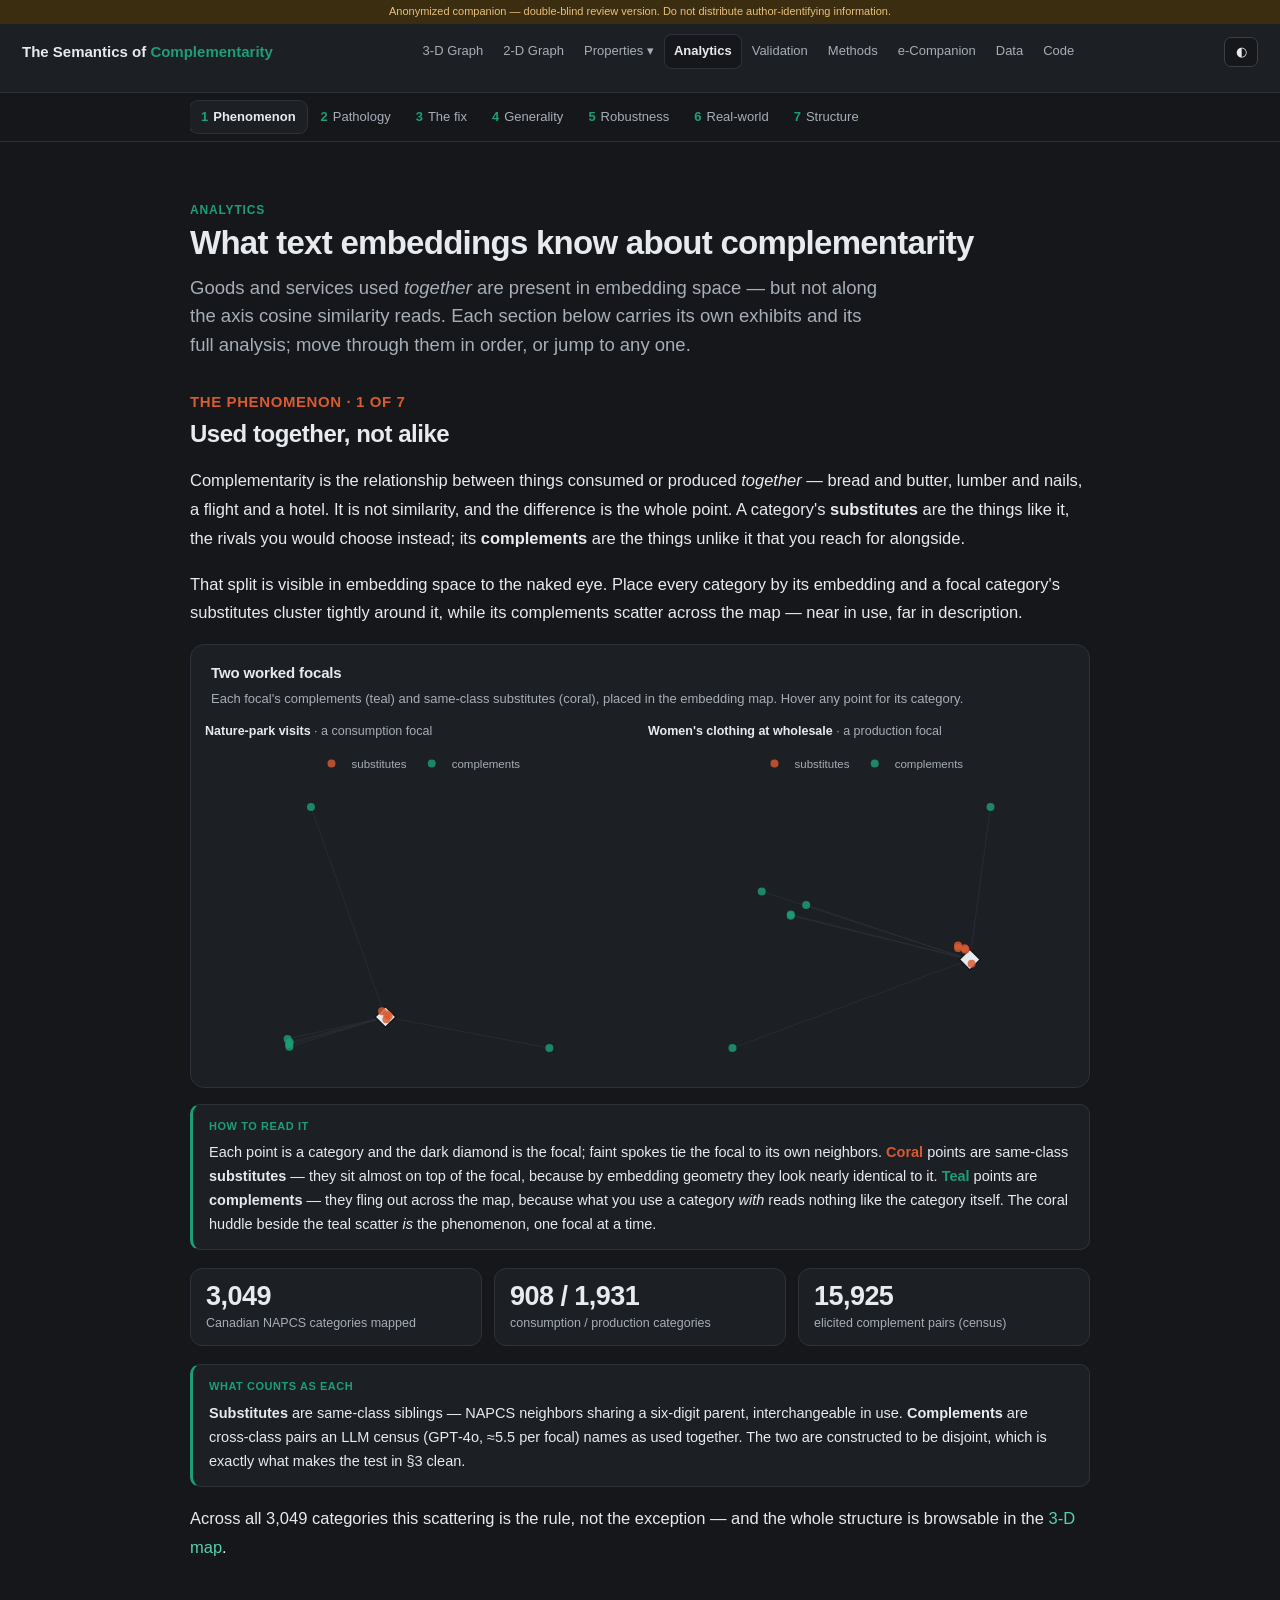
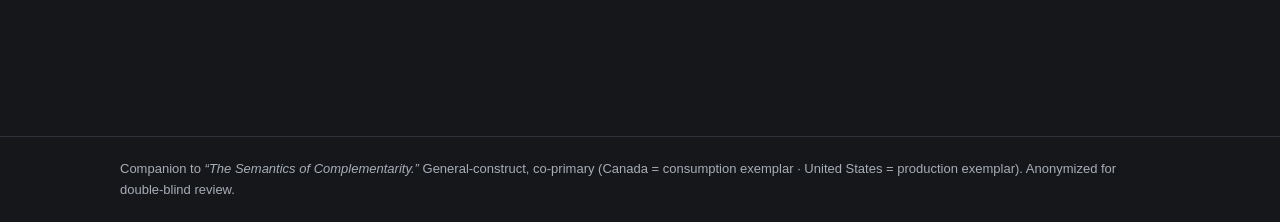
==== commit f21a1be9: "Add files via upload" ====
--- a/analytics-braided.html
+++ b/analytics-braided.html
@@ -1,6 +1,6 @@
 <!doctype html><html lang="en"><head>
 <meta charset="utf-8"><meta name="viewport" content="width=device-width,initial-scale=1">
-<title>Analytics — The Semantics of Complementarity</title>
+<title>SoC</title>
 <script>try{var s=JSON.parse(localStorage.getItem('cv2-state')||'{}');var t=s.theme||localStorage.getItem('site-theme')||'dark';document.documentElement.setAttribute('data-theme',t);document.documentElement.classList.toggle('light',t==='light');}catch(e){}</script>
 <link rel="stylesheet" href="assets/app.css">
 <link rel="stylesheet" href="assets/analytics.css">
